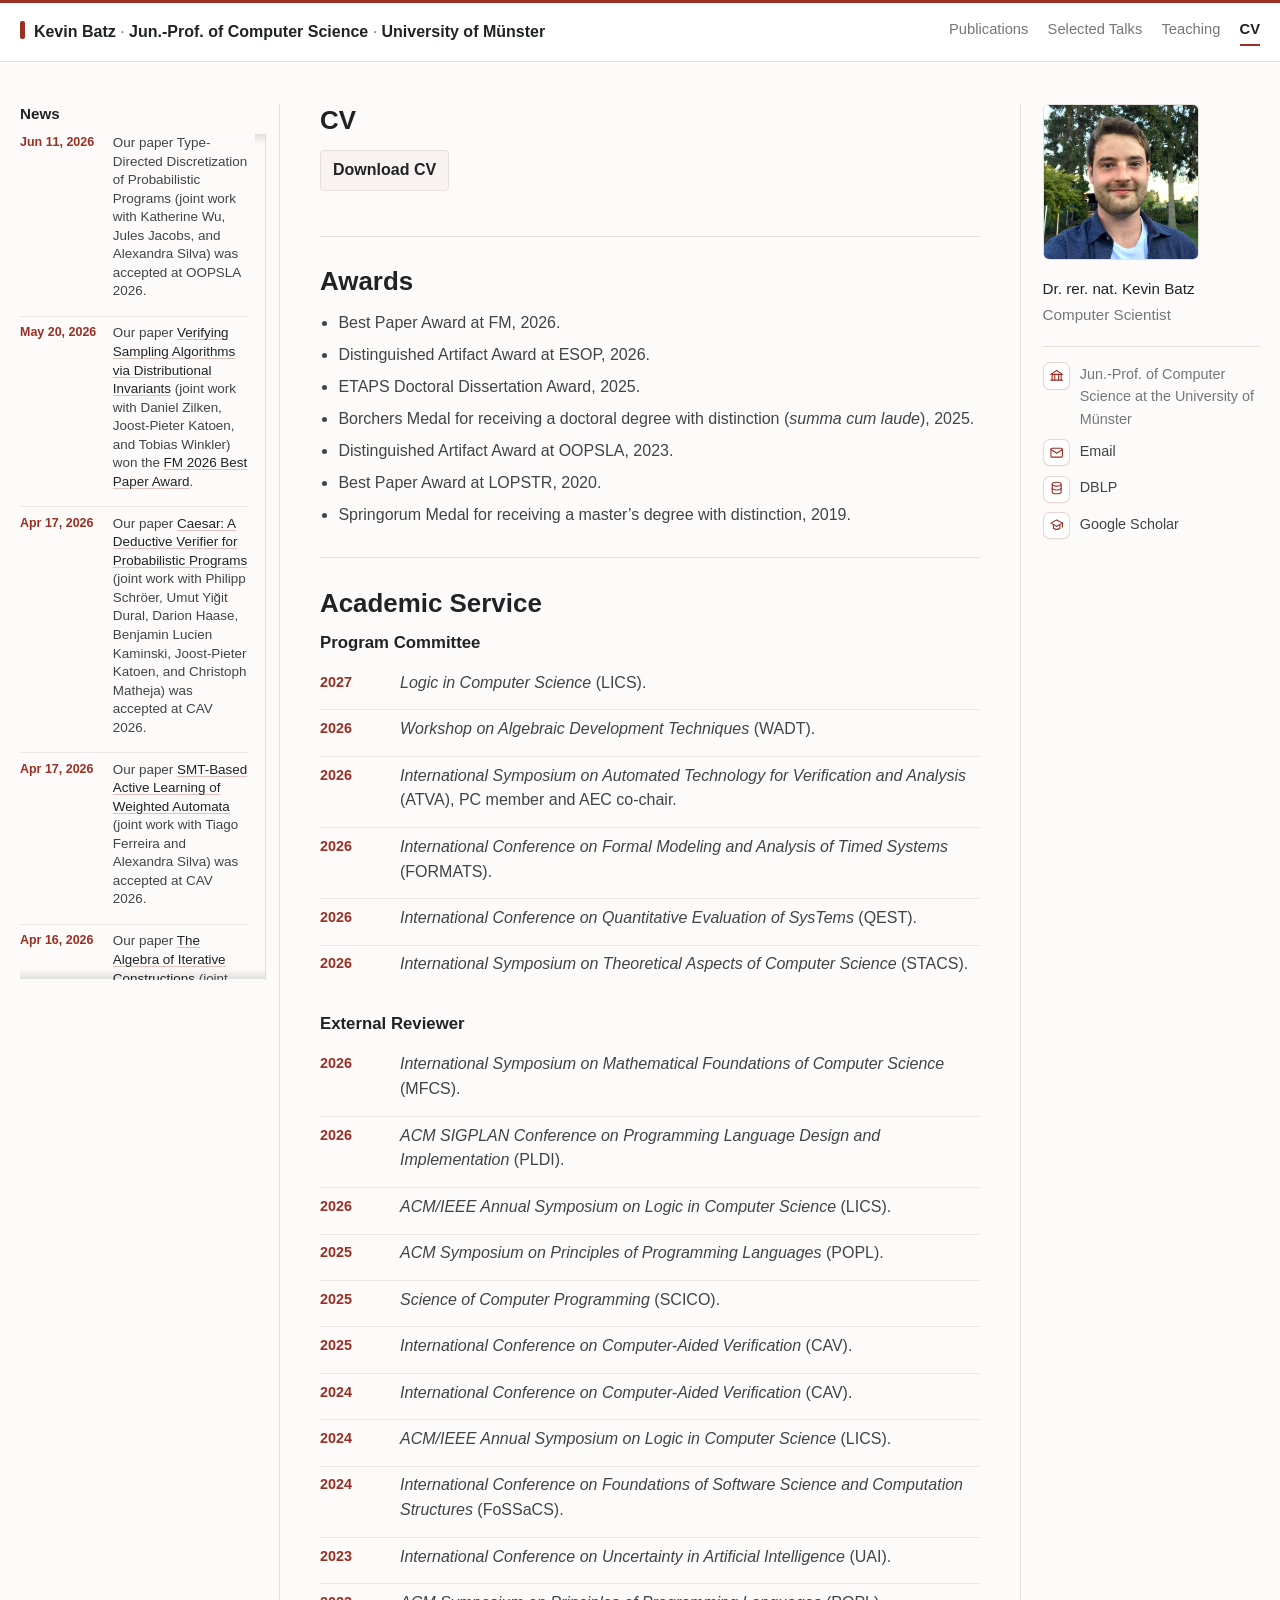
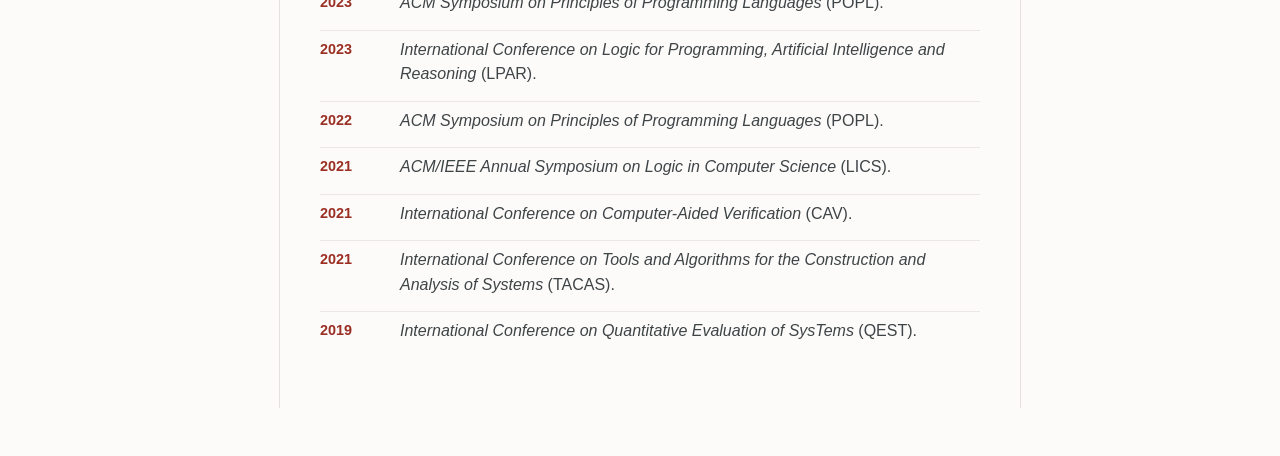
==== cv.html @ 9e9cccc5 "Update academic position to Münster" ====
<!doctype html>
<html lang="en">
  <head>
    <meta charset="utf-8">
    <meta name="viewport" content="width=device-width, initial-scale=1">
    <title>CV | Kevin Batz</title>
    <meta name="description" content="CV and academic highlights for Kevin Batz.">
    <link rel="stylesheet" href="styles.css?v=position-20260902">
  </head>
  <body>
    <a class="skip-link" href="#content">Skip to content</a>

    <header class="masthead">
      <nav class="nav" aria-label="Main navigation">
        <a class="brand" href="./">Kevin Batz <span class="title-dot" aria-hidden="true">&middot;</span> Jun.-Prof. of Computer Science <span class="title-dot" aria-hidden="true">&middot;</span> University of M&uuml;nster</a>
        <div class="nav-links">
          <a href="publications.html">Publications</a>
          <a href="talks.html">Selected Talks</a>
          <a href="teaching.html">Teaching</a>
          <a class="active" href="cv.html">CV</a>
        </div>
      </nav>
    </header>

    <div class="page">
      <aside class="news-sidebar" aria-label="News">
        <section class="news" aria-labelledby="news-heading">
            <h2 id="news-heading">News</h2>
            <ol class="news-list">
              <li><time datetime="2026-06-11">Jun 11, 2026</time><span>Our paper Type-Directed Discretization of Probabilistic Programs (joint work with Katherine Wu, Jules Jacobs, and Alexandra Silva) was accepted at OOPSLA 2026.</span></li>
              <li><time datetime="2026-05-20">May 20, 2026</time><span>Our paper <a href="https://arxiv.org/pdf/2509.06410">Verifying Sampling Algorithms via Distributional Invariants</a> (joint work with Daniel Zilken, Joost-Pieter Katoen, and Tobias Winkler) won the <a href="https://conf.researchr.org/home/fm-2026">FM 2026 Best Paper Award</a>.</span></li>
              <li><time datetime="2026-04-17">Apr 17, 2026</time><span>Our paper <a href="https://arxiv.org/pdf/2605.15827">Caesar: A Deductive Verifier for Probabilistic Programs</a> (joint work with Philipp Schr&ouml;er, Umut Yi&#287;it Dural, Darion Haase, Benjamin Lucien Kaminski, Joost-Pieter Katoen, and Christoph Matheja) was accepted at CAV 2026.</span></li>
              <li><time datetime="2026-04-17">Apr 17, 2026</time><span>Our paper <a href="https://arxiv.org/pdf/2605.07758">SMT-Based Active Learning of Weighted Automata</a> (joint work with Tiago Ferreira and Alexandra Silva) was accepted at CAV 2026.</span></li>
              <li><time datetime="2026-04-16">Apr 16, 2026</time><span>Our paper <a href="https://arxiv.org/pdf/2605.03176">The Algebra of Iterative Constructions</a> (joint work with Benjamin Lucien Kaminski, Lucas Kehrer, Gerwin Klein, Henning Urbat, and Todd Schmid) was accepted at LICS 2026.</span></li>
              <li><time datetime="2026-04-14">Apr 14, 2026</time><span>Our artifact for the paper <a href="https://arxiv.org/pdf/2601.13991">Generating Functions Meet Occupation Measures</a> (joint work with Darion Haase, Adrian Gallus, Benjamin Lucien Kaminski, Joost-Pieter Katoen, Lutz Klinkenberg, and Tobias Winkler) received an <a href="https://etaps.org/2026/past-conference">ETAPS Distinguished Artifact Award</a>.</span></li>
              <li><time datetime="2026-03-05">Mar 5, 2026</time><span>Our paper <a href="https://arxiv.org/pdf/2604.13987">Weighted NetKAT</a> (joint work with Emmanuel Su&aacute;rez Acevedo, Tiago Ferreira, Oliver B&oslash;ving, Nate Foster, and Alexandra Silva) was accepted at PLDI 2026.</span></li>
              <li><time datetime="2026-02-06">Feb 6, 2026</time><span>Our paper <a href="https://arxiv.org/pdf/2509.06410">Verifying Sampling Algorithms via Distributional Invariants</a> (joint work with Daniel Zilken, Joost-Pieter Katoen, and Tobias Winkler) was accepted at FM 2026.</span></li>
              <li><time datetime="2025-12-22">Dec 22, 2025</time><span>Our paper <a href="https://arxiv.org/pdf/2601.13991">Generating Functions Meet Occupation Measures</a> (joint work with Darion Haase, Adrian Gallus, Benjamin Lucien Kaminski, Joost-Pieter Katoen, Lutz Klinkenberg, and Tobias Winkler) was accepted at ESOP 2026.</span></li>
              <li><time datetime="2025-09-06">Sep 6, 2025</time><span>I received RWTH&rsquo;s <a href="https://www.rwth-aachen.de/cms/root/Die-RWTH/RWTH-Events/Wuerdigung-unserer-Absolvierenden-und-un/~beizxo/Borchers-Plakette/lidx/1/">Borchers Medal</a> for a doctorate with distinction.</span></li>
              <li><time datetime="2025-05-08">May 8, 2025</time><span>I received the <a href="https://www.etaps.org/awards/doctoral-dissertation/">ETAPS Doctoral Dissertation Award</a>.</span></li>
              <li><time datetime="2025-02-18">Feb 18, 2025</time><span>Our paper <a href="https://arxiv.org/pdf/2502.19388">Foundations for Deductive Verification of Continuous Probabilistic Programs</a> (joint work with Joost-Pieter Katoen, Francesca Randone, and Tobias Winkler) was accepted at OOPSLA 2025.</span></li>
              <li><time datetime="2024-12-20">Dec 20, 2024</time><span>Our paper <a href="https://arxiv.org/pdf/2501.15156">Quantifier Elimination and Craig Interpolation: The Quantitative Way</a> (joint work with Joost-Pieter Katoen and Nora Orhan) was accepted at FoSSaCS 2025.</span></li>
              <li><time datetime="2024-12-20">Dec 20, 2024</time><span>I received my doctorate from RWTH Aachen University with distinction (<em>summa cum laude</em>).</span></li>
            </ol>
          </section>
      </aside>

      <main id="content" class="content">
        <section class="section">
          <h2>CV</h2>
          <p>
            <a class="button-link" href="assets/kevin-batz-cv.pdf?v=lics-2026-20260601">Download CV</a>
          </p>
        </section>

        <section class="section">
          <h2>Awards</h2>
          <ul>
            <li>Best Paper Award at FM, 2026.</li>
            <li>Distinguished Artifact Award at ESOP, 2026.</li>
            <li>ETAPS Doctoral Dissertation Award, 2025.</li>
            <li>Borchers Medal for receiving a doctoral degree with distinction (<em>summa cum laude</em>), 2025.</li>
            <li>Distinguished Artifact Award at OOPSLA, 2023.</li>
            <li>Best Paper Award at LOPSTR, 2020.</li>
            <li>Springorum Medal for receiving a master&rsquo;s degree with distinction, 2019.</li>
          </ul>
        </section>

        <section class="section">
          <h2>Academic Service</h2>

          <h3 class="year-heading">Program Committee</h3>
          <ul class="service-list">
            <li><span class="service-year">2027</span><span><em>Logic in Computer Science</em> (LICS).</span></li>
            <li><span class="service-year">2026</span><span><em>Workshop on Algebraic Development Techniques</em> (WADT).</span></li>
            <li><span class="service-year">2026</span><span><em>International Symposium on Automated Technology for Verification and Analysis</em> (ATVA), PC member and AEC co-chair.</span></li>
            <li><span class="service-year">2026</span><span><em>International Conference on Formal Modeling and Analysis of Timed Systems</em> (FORMATS).</span></li>
            <li><span class="service-year">2026</span><span><em>International Conference on Quantitative Evaluation of SysTems</em> (QEST).</span></li>
            <li><span class="service-year">2026</span><span><em>International Symposium on Theoretical Aspects of Computer Science</em> (STACS).</span></li>
          </ul>

          <h3 class="year-heading">External Reviewer</h3>
          <ul class="service-list">
            <li><span class="service-year">2026</span><span><em>International Symposium on Mathematical Foundations of Computer Science</em> (MFCS).</span></li>
            <li><span class="service-year">2026</span><span><em>ACM SIGPLAN Conference on Programming Language Design and Implementation</em> (PLDI).</span></li>
            <li><span class="service-year">2026</span><span><em>ACM/IEEE Annual Symposium on Logic in Computer Science</em> (LICS).</span></li>
            <li><span class="service-year">2025</span><span><em>ACM Symposium on Principles of Programming Languages</em> (POPL).</span></li>
            <li><span class="service-year">2025</span><span><em>Science of Computer Programming</em> (SCICO).</span></li>
            <li><span class="service-year">2025</span><span><em>International Conference on Computer-Aided Verification</em> (CAV).</span></li>
            <li><span class="service-year">2024</span><span><em>International Conference on Computer-Aided Verification</em> (CAV).</span></li>
            <li><span class="service-year">2024</span><span><em>ACM/IEEE Annual Symposium on Logic in Computer Science</em> (LICS).</span></li>
            <li><span class="service-year">2024</span><span><em>International Conference on Foundations of Software Science and Computation Structures</em> (FoSSaCS).</span></li>
            <li><span class="service-year">2023</span><span><em>International Conference on Uncertainty in Artificial Intelligence</em> (UAI).</span></li>
            <li><span class="service-year">2023</span><span><em>ACM Symposium on Principles of Programming Languages</em> (POPL).</span></li>
            <li><span class="service-year">2023</span><span><em>International Conference on Logic for Programming, Artificial Intelligence and Reasoning</em> (LPAR).</span></li>
            <li><span class="service-year">2022</span><span><em>ACM Symposium on Principles of Programming Languages</em> (POPL).</span></li>
            <li><span class="service-year">2021</span><span><em>ACM/IEEE Annual Symposium on Logic in Computer Science</em> (LICS).</span></li>
            <li><span class="service-year">2021</span><span><em>International Conference on Computer-Aided Verification</em> (CAV).</span></li>
            <li><span class="service-year">2021</span><span><em>International Conference on Tools and Algorithms for the Construction and Analysis of Systems</em> (TACAS).</span></li>
            <li><span class="service-year">2019</span><span><em>International Conference on Quantitative Evaluation of SysTems</em> (QEST).</span></li>
          </ul>
        </section>
      </main>

      <aside class="sidebar profile-sidebar" aria-label="Profile">
        <div class="profile">
          <img class="profile-photo" src="assets/profile.jpg" alt="Kevin Batz">
          <p class="profile-name">
            Dr. rer. nat. Kevin Batz
          </p>
          <p class="bio">
            Computer Scientist
          </p>
          <ul class="profile-list">
            <li><span class="icon" aria-hidden="true"><svg viewBox="0 0 24 24"><path d="m3 10 9-6 9 6"/><path d="M4 10h16"/><path d="M5 10v9"/><path d="M9 10v9"/><path d="M15 10v9"/><path d="M19 10v9"/><path d="M3 19h18"/></svg></span><span>Jun.-Prof. of Computer Science at the University of M&uuml;nster</span></li>
            <li><a href="mailto:ksb239@cornell.edu"><span class="icon" aria-hidden="true"><svg viewBox="0 0 24 24"><rect x="3" y="5" width="18" height="14" rx="2"/><path d="m3 7 9 6 9-6"/></svg></span><span>Email</span></a></li>
            <li><a href="https://dblp.org/pid/215/5068.html"><span class="icon" aria-hidden="true"><svg viewBox="0 0 24 24"><ellipse cx="12" cy="5" rx="7" ry="3"/><path d="M5 5v6c0 1.7 3.1 3 7 3s7-1.3 7-3V5"/><path d="M5 11v6c0 1.7 3.1 3 7 3s7-1.3 7-3v-6"/></svg></span><span>DBLP</span></a></li>
            <li><a href="https://scholar.google.de/citations?user=6F5KEN4AAAAJ&amp;hl=en"><span class="icon" aria-hidden="true"><svg viewBox="0 0 24 24"><path d="m3 8 9-5 9 5-9 5-9-5Z"/><path d="M7 11v5c1.5 1.2 3.2 1.8 5 1.8s3.5-.6 5-1.8v-5"/><path d="M21 8v6"/></svg></span><span>Google Scholar</span></a></li>
          </ul>
        </div>
      </aside>
    </div>

  </body>
</html>
---- styles.css ----
:root {
  --text: #3f4447;
  --heading: #1f2325;
  --muted: #73777a;
  --border: #e6e0dc;
  --link: #9b2f24;
  --bg: #fcfbfa;
  --panel: #ffffff;
  --soft: #f8f3f1;
  --max: 1360px;
}

* {
  box-sizing: border-box;
}

html {
  scroll-behavior: smooth;
}

body {
  margin: 0;
  background: var(--bg);
  color: var(--text);
  font-family: -apple-system, BlinkMacSystemFont, "Segoe UI", Roboto, Helvetica, Arial, sans-serif;
  font-size: 16px;
  line-height: 1.55;
}

a {
  color: var(--link);
  text-decoration: none;
}

a:hover {
  text-decoration: underline;
}

.skip-link {
  position: absolute;
  left: 1rem;
  top: 1rem;
  transform: translateY(-150%);
  background: var(--heading);
  color: #fff;
  padding: 0.5rem 0.75rem;
}

.skip-link:focus {
  transform: translateY(0);
}

.masthead {
  border-top: 3px solid var(--link);
  border-bottom: 1px solid var(--border);
  background: var(--panel);
}

.nav {
  display: flex;
  align-items: center;
  justify-content: space-between;
  max-width: var(--max);
  margin: 0 auto;
  padding: 0.95rem 1.25rem;
  gap: 1rem;
}

.brand {
  display: inline-block;
  color: var(--heading);
  font-weight: 700;
}

.brand::before {
  content: "";
  display: inline-block;
  width: 0.32rem;
  height: 1.12rem;
  margin-right: 0.55rem;
  border-radius: 2px;
  background: var(--link);
  vertical-align: -0.16rem;
}

.title-dot {
  color: var(--muted);
  font-weight: 500;
}

.nav-links {
  display: flex;
  flex-wrap: wrap;
  gap: 1.2rem;
  font-size: 0.92rem;
}

.nav-links a {
  padding-bottom: 0.18rem;
  border-bottom: 2px solid transparent;
  color: var(--muted);
}

.nav-links a:hover,
.nav-links a.active {
  color: var(--heading);
  text-decoration: none;
}

.nav-links a.active {
  border-bottom-color: var(--link);
  font-weight: 700;
}

.page {
  display: grid;
  grid-template-columns: minmax(235px, 260px) minmax(0, 1fr) 240px;
  gap: 2.5rem;
  max-width: var(--max);
  margin: 0 auto;
  padding: 2.6rem 1.25rem 3rem;
}

.sidebar {
  min-width: 0;
}

.news-sidebar {
  grid-column: 1;
  grid-row: 1;
  min-width: 0;
  padding-right: 1.35rem;
  border-right: 1px solid var(--border);
}

.profile-sidebar {
  grid-column: 3;
  grid-row: 1;
  padding-left: 1.35rem;
  border-left: 1px solid var(--border);
}

.profile {
  position: sticky;
  top: 1.5rem;
}

.profile-photo {
  display: block;
  width: 156px;
  height: 156px;
  margin: 0 0 1.2rem;
  border: 1px solid var(--border);
  border-radius: 6px;
  object-fit: cover;
}

h1,
h2,
p {
  margin-top: 0;
}

h1 {
  margin-bottom: 0.45rem;
  color: var(--heading);
  font-size: 1.34rem;
  line-height: 1.2;
}

.bio {
  margin-bottom: 1.25rem;
  color: var(--muted);
  font-size: 0.95rem;
}

.profile-name {
  margin-bottom: 0.2rem;
  color: var(--heading);
  font-size: 0.95rem;
  line-height: 1.35;
}

.profile-list {
  margin: 0;
  padding: 1rem 0 0;
  border-top: 1px solid var(--border);
  color: var(--muted);
  font-size: 0.9rem;
  list-style: none;
}

.profile-list li,
.profile-list a {
  display: flex;
  align-items: flex-start;
  gap: 0.62rem;
}

.profile-list li + li {
  margin-top: 0.62rem;
}

.profile-list a {
  width: fit-content;
  color: var(--text);
}

.profile-list a:hover {
  color: var(--link);
  text-decoration: none;
}

.profile-list a:hover .icon {
  border-color: var(--link);
  color: var(--link);
  background: #fff;
  box-shadow: 0 2px 8px rgba(155, 47, 36, 0.12);
}

.profile-list a:hover span:last-child {
  text-decoration: underline;
  text-decoration-thickness: 1px;
  text-underline-offset: 0.18em;
}

.news {
  margin-top: 1.35rem;
  padding-top: 1rem;
  border-top: 1px solid var(--border);
}

.news-sidebar .news {
  position: sticky;
  top: 1.5rem;
  display: flex;
  flex-direction: column;
  height: calc(100vh - 1.5rem);
  height: calc(100dvh - 1.5rem);
  margin-top: 0;
  padding-top: 0;
  border-top: 0;
}

.news h2 {
  margin-bottom: 0.72rem;
  color: var(--heading);
  font-size: 0.95rem;
  line-height: 1.25;
}

.news-list {
  margin: 0;
  padding: 0;
  font-size: 0.84rem;
  line-height: 1.38;
  list-style: none;
}

.news-sidebar .news-list {
  overflow-y: auto;
  flex: 1 1 auto;
  min-height: 0;
  margin-right: -0.55rem;
  padding-right: 0.45rem;
  border-right: 1px solid rgba(155, 47, 36, 0.16);
  background:
    linear-gradient(var(--bg) 30%, rgba(252, 251, 250, 0)),
    linear-gradient(rgba(252, 251, 250, 0), var(--bg) 70%) 0 100%,
    linear-gradient(rgba(31, 35, 37, 0.12), rgba(31, 35, 37, 0)),
    linear-gradient(rgba(31, 35, 37, 0), rgba(31, 35, 37, 0.13)) 0 100%;
  background-attachment: local, local, scroll, scroll;
  background-repeat: no-repeat;
  background-size: 100% 1.15rem, 100% 1.15rem, 100% 0.65rem, 100% 0.65rem;
  scrollbar-color: rgba(155, 47, 36, 0.58) rgba(155, 47, 36, 0.08);
  scrollbar-gutter: stable;
  scrollbar-width: thin;
}

.news-sidebar .news-list::-webkit-scrollbar {
  width: 0.48rem;
}

.news-sidebar .news-list::-webkit-scrollbar-track {
  background: rgba(155, 47, 36, 0.08);
  border-radius: 999px;
}

.news-sidebar .news-list::-webkit-scrollbar-thumb {
  border-radius: 999px;
  background: rgba(155, 47, 36, 0.55);
}

.news-sidebar .news-list::-webkit-scrollbar-thumb:hover {
  background: rgba(155, 47, 36, 0.72);
}

.news-list li {
  display: grid;
  grid-template-columns: 5.25rem minmax(0, 1fr);
  gap: 0.55rem;
  padding: 0.48rem 0;
  border-top: 1px solid rgba(230, 224, 220, 0.72);
}

.news-list li:first-child {
  padding-top: 0;
  border-top: 0;
}

.news-list time {
  color: var(--link);
  font-size: 0.78rem;
  font-weight: 700;
  line-height: 1.35;
}

.news-list span {
  color: var(--text);
}

.news-list a {
  color: var(--heading);
  text-decoration: underline;
  text-decoration-color: rgba(155, 47, 36, 0.28);
  text-decoration-thickness: 1px;
  text-underline-offset: 0.18em;
}

.news-list a:hover {
  color: var(--link);
  text-decoration-color: currentColor;
}

.icon {
  display: inline-flex;
  flex: 0 0 auto;
  align-items: center;
  justify-content: center;
  width: 1.7rem;
  height: 1.7rem;
  margin-top: -0.05rem;
  border: 1px solid rgba(155, 47, 36, 0.2);
  border-radius: 7px;
  background: #fff;
  color: var(--link);
  box-shadow: 0 1px 0 rgba(31, 35, 37, 0.04);
}

.icon svg {
  width: 0.96rem;
  height: 0.96rem;
  fill: none;
  stroke: currentColor;
  stroke-width: 1.75;
  stroke-linecap: round;
  stroke-linejoin: round;
}

.content {
  grid-column: 2;
  grid-row: 1;
  max-width: 760px;
  min-width: 0;
}

.section {
  padding-bottom: 1.8rem;
  margin-bottom: 1.8rem;
  border-bottom: 1px solid var(--border);
}

.section:last-child {
  border-bottom: 0;
}

h2 {
  margin-bottom: 0.85rem;
  color: var(--heading);
  font-size: 1.62rem;
  line-height: 1.25;
}

.year-heading {
  margin: 1.9rem 0 0.65rem;
  color: var(--heading);
  font-size: 1.05rem;
  line-height: 1.25;
}

h2 + .year-heading {
  margin-top: 0.6rem;
}

p {
  margin-bottom: 1rem;
}

ul {
  margin: 0;
  padding-left: 1.15rem;
}

li + li {
  margin-top: 0.45rem;
}

.paper-list {
  padding-left: 0;
  list-style: none;
}

.paper-list li {
  padding: 0.9rem 0 0.9rem 0.95rem;
  border-left: 2px solid var(--border);
  border-top: 0;
}

.paper-list li:first-child {
  padding-top: 0;
}

.paper-list li:hover {
  border-left-color: var(--link);
}

.paper-title {
  display: block;
  margin-bottom: 0.15rem;
  color: var(--heading);
  font-weight: 700;
}

a.paper-title {
  color: var(--link);
  text-decoration: underline;
  text-decoration-color: rgba(155, 47, 36, 0.35);
  text-decoration-thickness: 1px;
  text-underline-offset: 0.18em;
}

a.paper-title:hover {
  color: var(--link);
  text-decoration-color: currentColor;
}

.paper-authors,
.paper-meta {
  display: block;
  color: var(--muted);
  font-size: 0.94rem;
}

.paper-links {
  display: flex;
  flex-wrap: wrap;
  gap: 0.35rem;
  margin-top: 0.35rem;
  font-size: 0.9rem;
  font-weight: 700;
}

.paper-links a {
  display: inline-flex;
  align-items: center;
  gap: 0.28rem;
  min-height: 1.55rem;
  padding: 0.08rem 0.5rem;
  border: 1px solid rgba(155, 47, 36, 0.28);
  border-radius: 999px;
  background: var(--soft);
  color: var(--link);
  line-height: 1.2;
}

.paper-links a::before {
  content: "";
  width: 0.78rem;
  height: 0.78rem;
  background: currentColor;
  mask: url("data:image/svg+xml,%3Csvg xmlns='http://www.w3.org/2000/svg' viewBox='0 0 24 24' fill='none' stroke='black' stroke-width='2' stroke-linecap='round' stroke-linejoin='round'%3E%3Cpath d='M10 13a5 5 0 0 0 7.54.54l3-3a5 5 0 0 0-7.07-7.07l-1.72 1.71'/%3E%3Cpath d='M14 11a5 5 0 0 0-7.54-.54l-3 3a5 5 0 0 0 7.07 7.07l1.71-1.71'/%3E%3C/svg%3E") center / contain no-repeat;
}

.paper-links a:hover {
  border-color: var(--link);
  background: #fff;
  text-decoration: none;
}

.service-list {
  padding-left: 0;
  list-style: none;
}

.service-list li {
  display: grid;
  grid-template-columns: 4.2rem minmax(0, 1fr);
  gap: 0.8rem;
  padding: 0.42rem 0;
  border-top: 1px solid rgba(230, 224, 220, 0.75);
}

.service-list li:first-child {
  border-top: 0;
}

.service-year {
  color: var(--link);
  font-size: 0.9rem;
  font-weight: 700;
}

.talk-list .paper-meta {
  margin-top: 0.1rem;
}

.more-link {
  margin-top: 0.8rem;
  color: var(--muted);
}

.button-link {
  display: inline-flex;
  align-items: center;
  min-height: 2.35rem;
  padding: 0.45rem 0.75rem;
  border: 1px solid var(--border);
  border-radius: 4px;
  background: var(--soft);
  color: var(--heading);
  font-weight: 700;
}

.button-link:hover {
  border-color: var(--link);
  color: var(--link);
  text-decoration: none;
}

.footer {
  max-width: var(--max);
  margin: 0 auto;
  padding: 0 1.25rem 2.2rem;
  color: var(--muted);
  font-size: 0.85rem;
}

@media (max-width: 780px) {
  .nav {
    align-items: flex-start;
    flex-direction: column;
    gap: 0.55rem;
  }

  .nav-links {
    gap: 0.85rem;
  }

  .page {
    display: flex;
    flex-direction: column;
    padding-top: 1.7rem;
  }

  .profile {
    position: static;
  }

  .profile-sidebar {
    order: 1;
    padding: 0 0 1.7rem;
    border-left: 0;
    border-bottom: 1px solid var(--border);
  }

  .news-sidebar {
    order: 2;
    padding: 1.7rem 0;
    border-right: 0;
    border-bottom: 1px solid var(--border);
  }

  .news-sidebar .news {
    position: static;
    height: min(32rem, calc(100vh - 3.4rem));
    height: min(32rem, calc(100dvh - 3.4rem));
  }

  .profile-photo {
    width: 118px;
    height: 118px;
    border-radius: 6px;
  }

  .content {
    order: 3;
    max-width: none;
  }
}
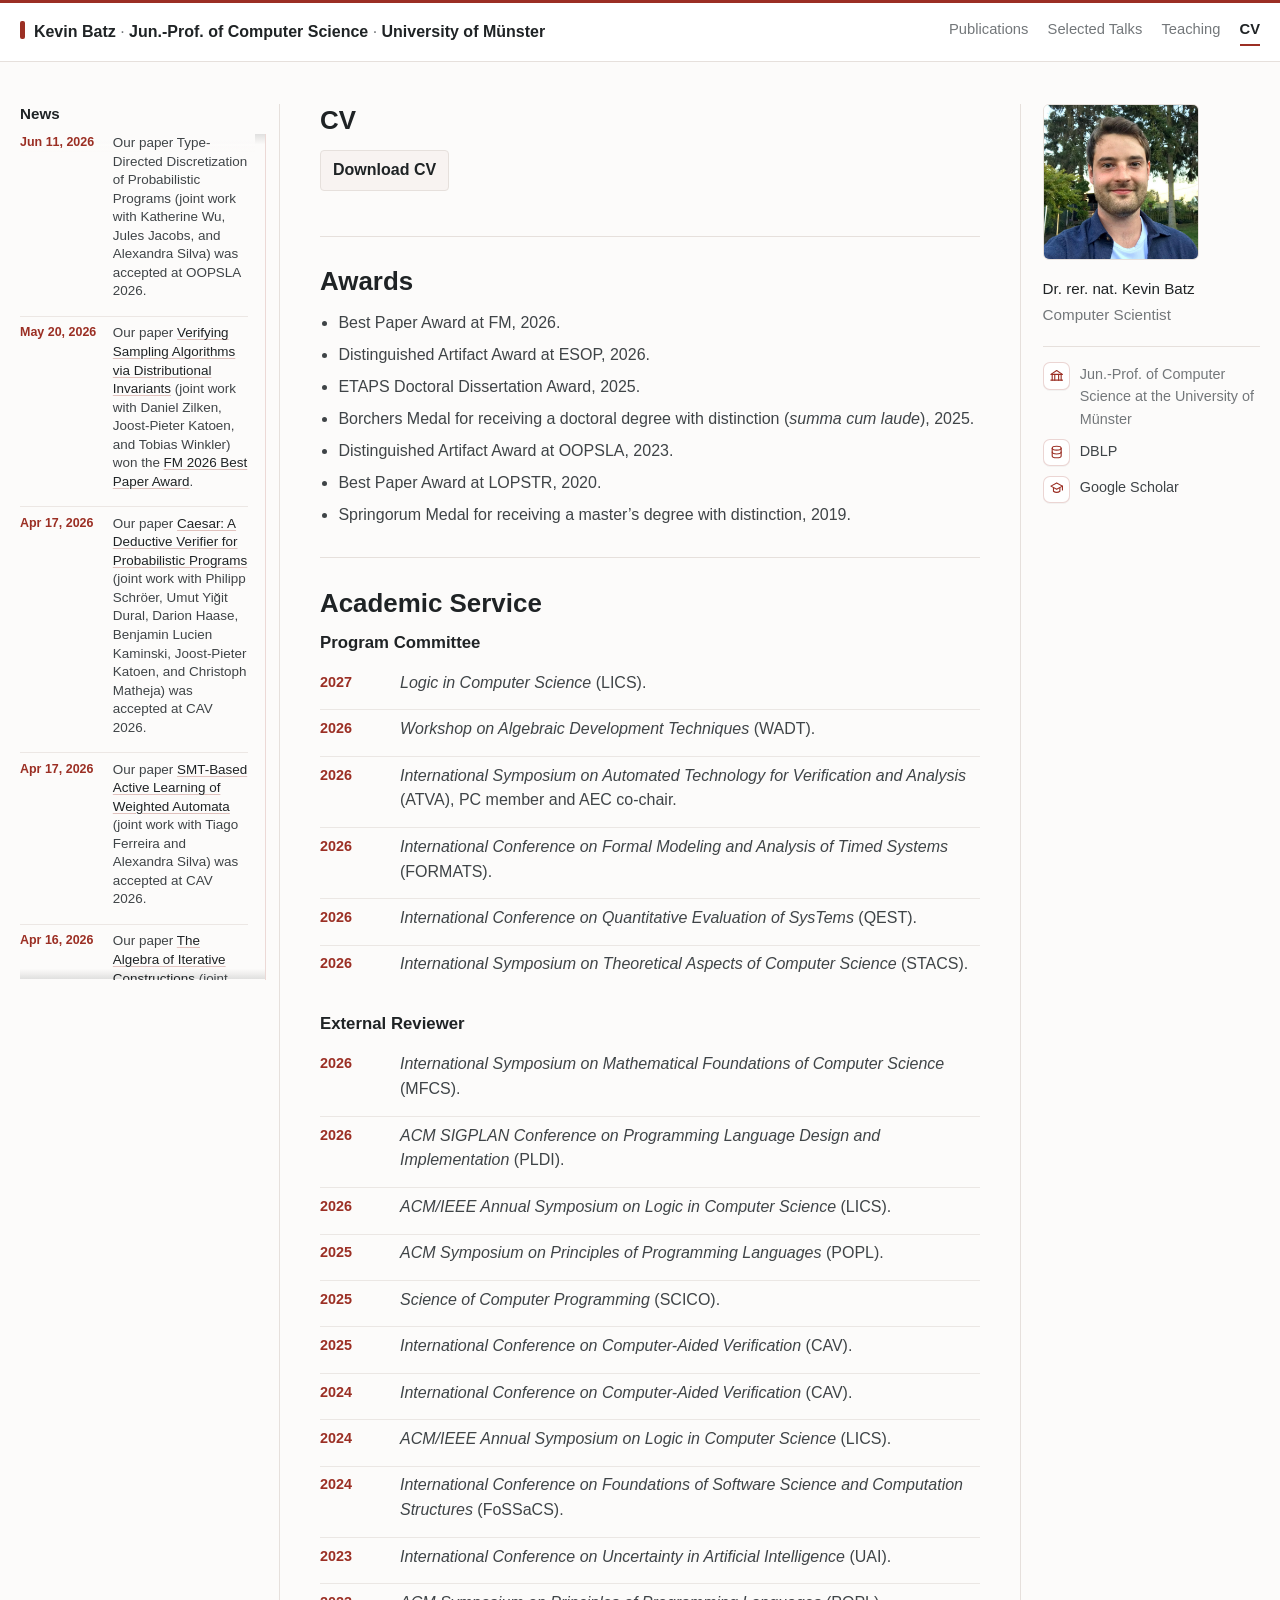
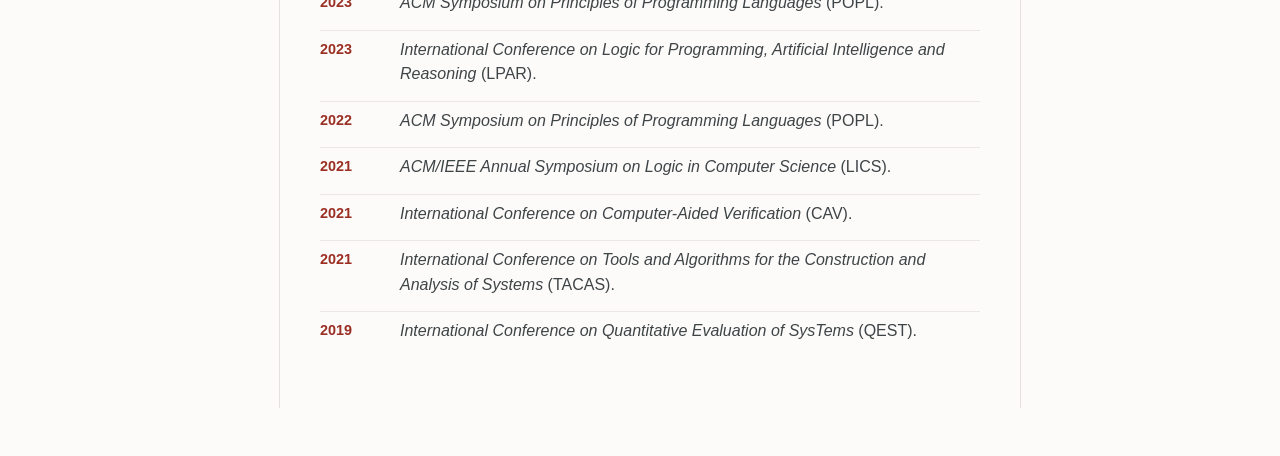
==== commit 51e23b11: "Remove email links from profile" ====
--- a/cv.html
+++ b/cv.html
@@ -113,7 +113,6 @@
           </p>
           <ul class="profile-list">
             <li><span class="icon" aria-hidden="true"><svg viewBox="0 0 24 24"><path d="m3 10 9-6 9 6"/><path d="M4 10h16"/><path d="M5 10v9"/><path d="M9 10v9"/><path d="M15 10v9"/><path d="M19 10v9"/><path d="M3 19h18"/></svg></span><span>Jun.-Prof. of Computer Science at the University of M&uuml;nster</span></li>
-            <li><a href="mailto:ksb239@cornell.edu"><span class="icon" aria-hidden="true"><svg viewBox="0 0 24 24"><rect x="3" y="5" width="18" height="14" rx="2"/><path d="m3 7 9 6 9-6"/></svg></span><span>Email</span></a></li>
             <li><a href="https://dblp.org/pid/215/5068.html"><span class="icon" aria-hidden="true"><svg viewBox="0 0 24 24"><ellipse cx="12" cy="5" rx="7" ry="3"/><path d="M5 5v6c0 1.7 3.1 3 7 3s7-1.3 7-3V5"/><path d="M5 11v6c0 1.7 3.1 3 7 3s7-1.3 7-3v-6"/></svg></span><span>DBLP</span></a></li>
             <li><a href="https://scholar.google.de/citations?user=6F5KEN4AAAAJ&amp;hl=en"><span class="icon" aria-hidden="true"><svg viewBox="0 0 24 24"><path d="m3 8 9-5 9 5-9 5-9-5Z"/><path d="M7 11v5c1.5 1.2 3.2 1.8 5 1.8s3.5-.6 5-1.8v-5"/><path d="M21 8v6"/></svg></span><span>Google Scholar</span></a></li>
           </ul>
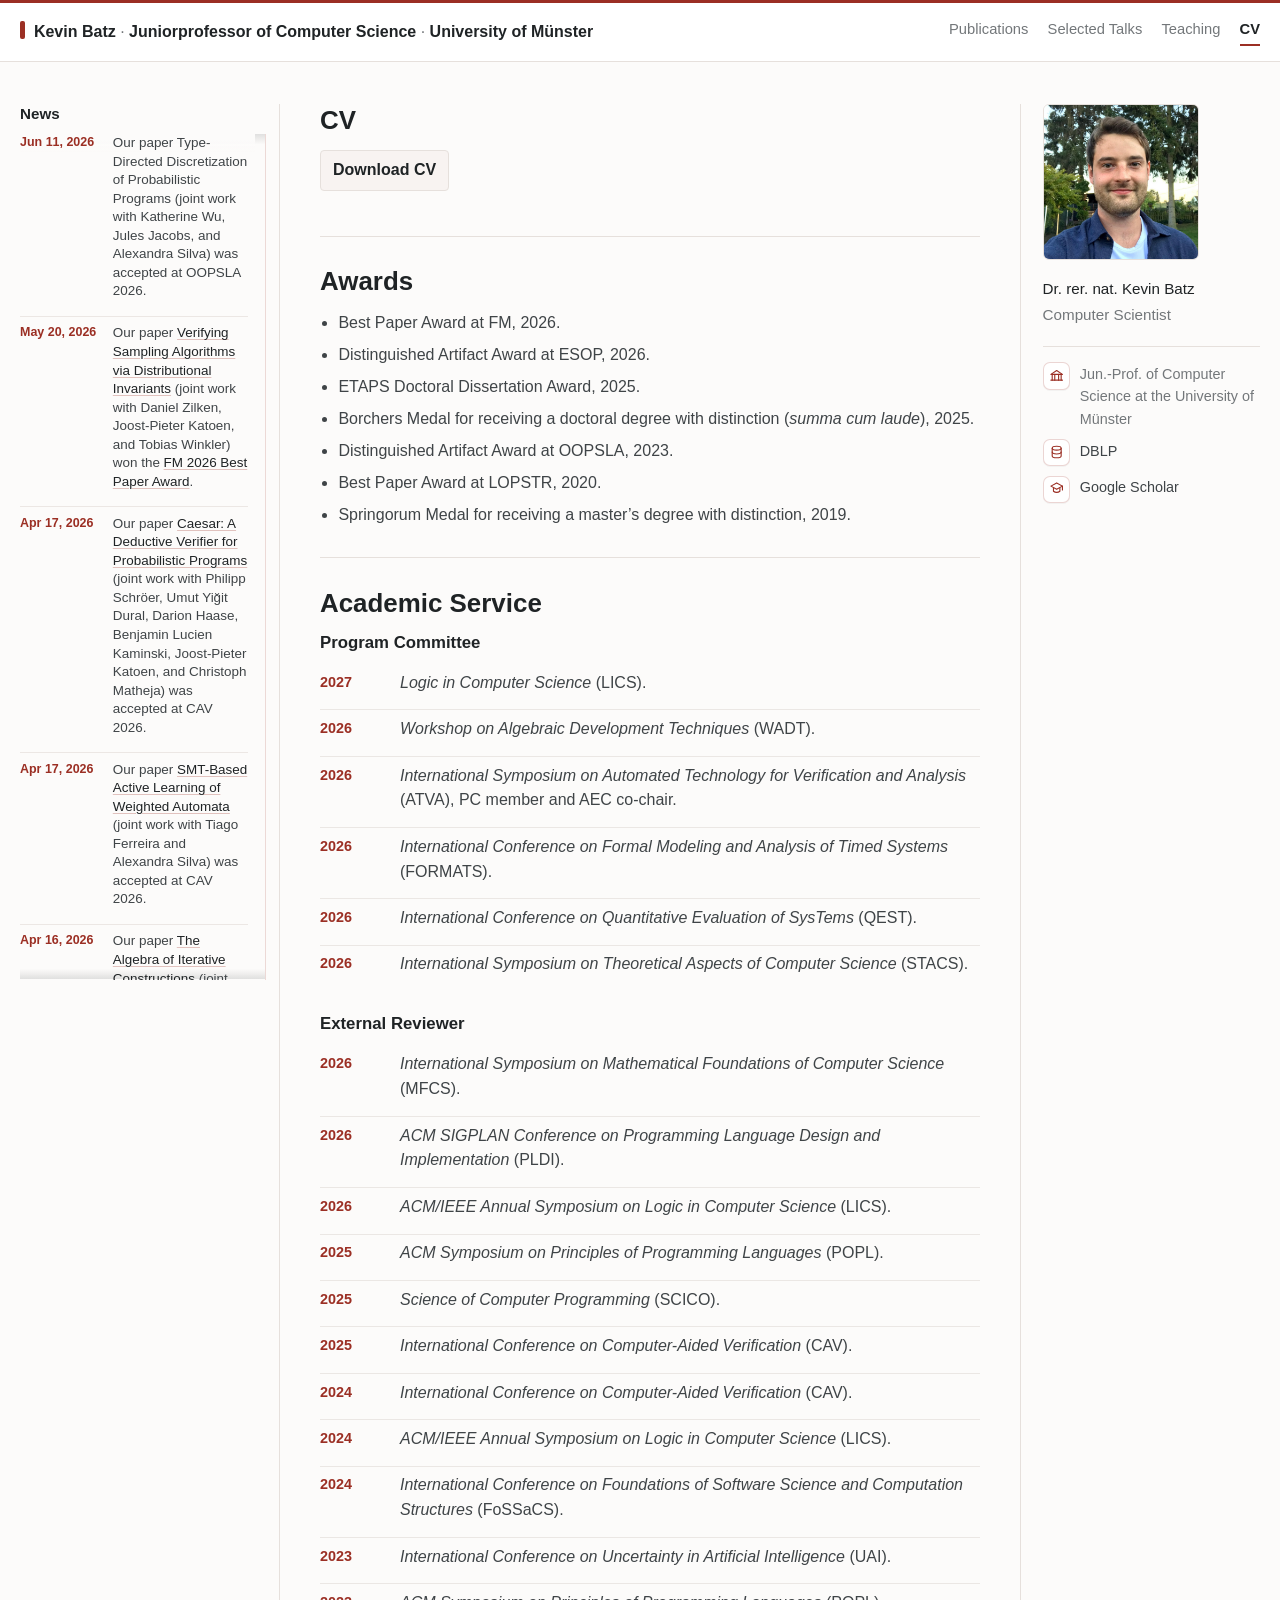
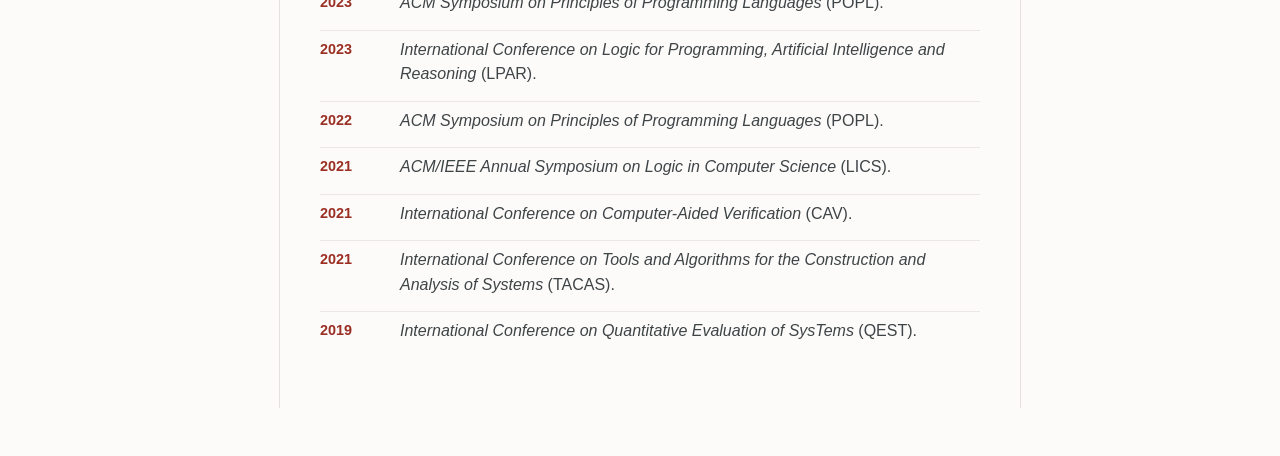
==== commit d89ca614: "Expand Juniorprofessor in site heading" ====
--- a/cv.html
+++ b/cv.html
@@ -12,7 +12,7 @@
 
     <header class="masthead">
       <nav class="nav" aria-label="Main navigation">
-        <a class="brand" href="./">Kevin Batz <span class="title-dot" aria-hidden="true">&middot;</span> Jun.-Prof. of Computer Science <span class="title-dot" aria-hidden="true">&middot;</span> University of M&uuml;nster</a>
+        <a class="brand" href="./">Kevin Batz <span class="title-dot" aria-hidden="true">&middot;</span> Juniorprofessor of Computer Science <span class="title-dot" aria-hidden="true">&middot;</span> University of M&uuml;nster</a>
         <div class="nav-links">
           <a href="publications.html">Publications</a>
           <a href="talks.html">Selected Talks</a>
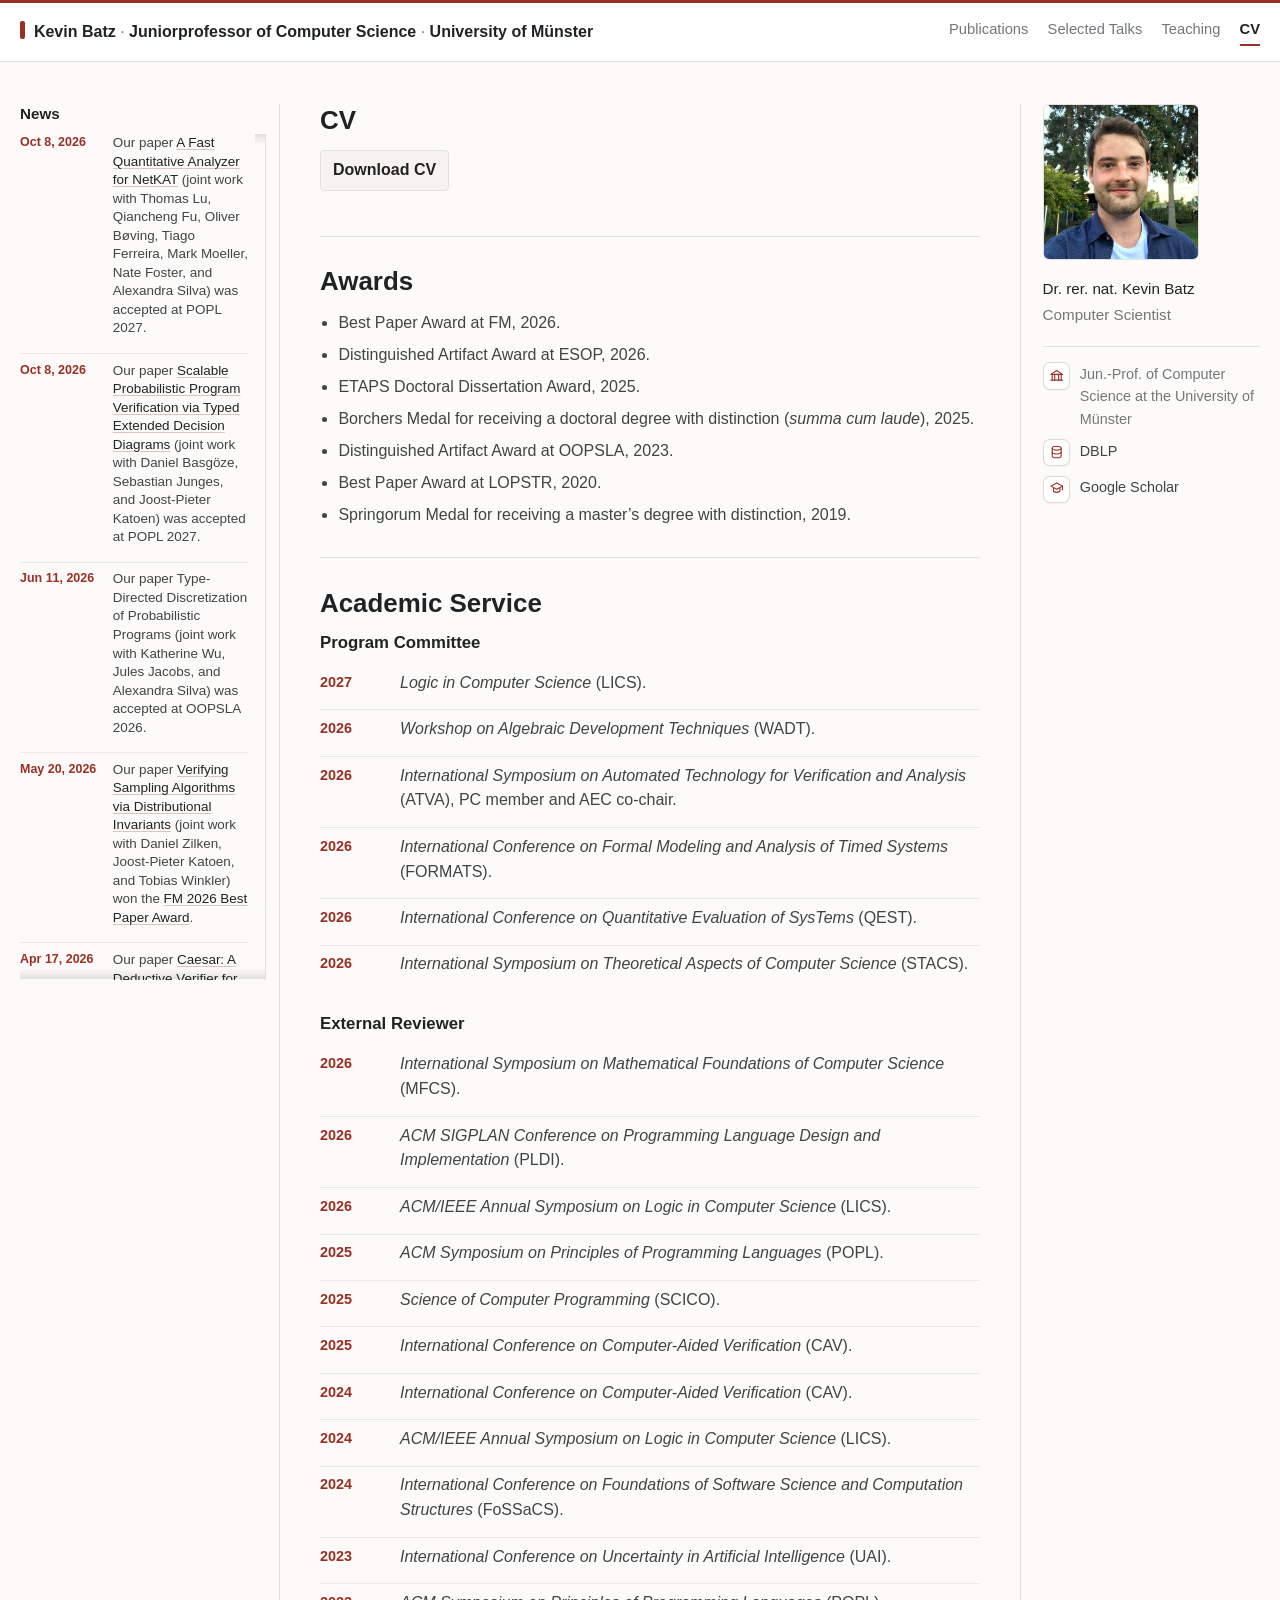
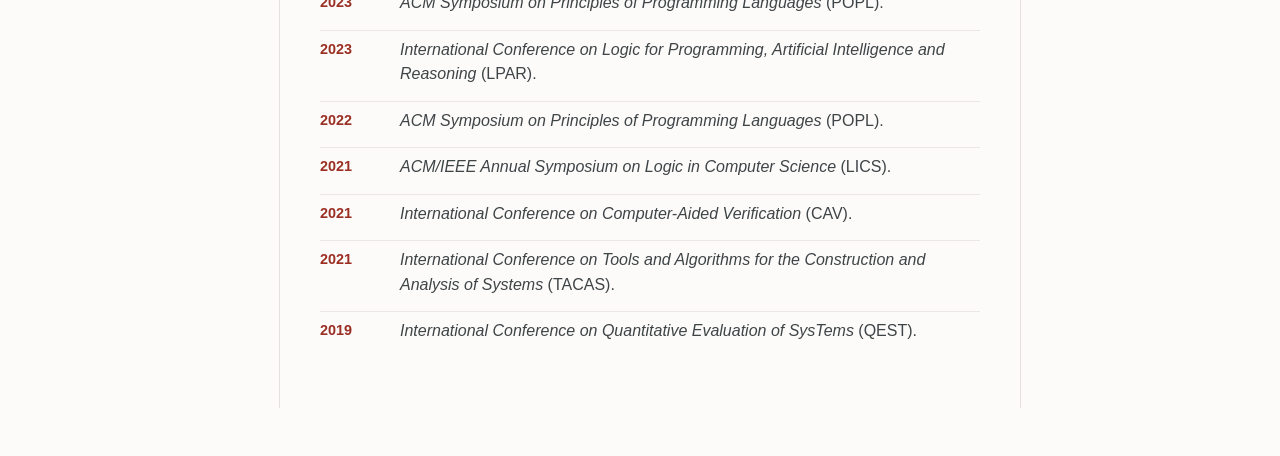
==== commit 06d2abaa: "Announce POPL 2027 papers and update publication status" ====
--- a/cv.html
+++ b/cv.html
@@ -27,6 +27,8 @@
         <section class="news" aria-labelledby="news-heading">
             <h2 id="news-heading">News</h2>
             <ol class="news-list">
+              <li><time datetime="2026-10-08">Oct 8, 2026</time><span>Our paper <a href="https://arxiv.org/pdf/2607.14420">A Fast Quantitative Analyzer for NetKAT</a> (joint work with Thomas Lu, Qiancheng Fu, Oliver B&oslash;ving, Tiago Ferreira, Mark Moeller, Nate Foster, and Alexandra Silva) was accepted at POPL 2027.</span></li>
+              <li><time datetime="2026-10-08">Oct 8, 2026</time><span>Our paper <a href="https://arxiv.org/pdf/2606.15043">Scalable Probabilistic Program Verification via Typed Extended Decision Diagrams</a> (joint work with Daniel Basg&ouml;ze, Sebastian Junges, and Joost-Pieter Katoen) was accepted at POPL 2027.</span></li>
               <li><time datetime="2026-06-11">Jun 11, 2026</time><span>Our paper Type-Directed Discretization of Probabilistic Programs (joint work with Katherine Wu, Jules Jacobs, and Alexandra Silva) was accepted at OOPSLA 2026.</span></li>
               <li><time datetime="2026-05-20">May 20, 2026</time><span>Our paper <a href="https://arxiv.org/pdf/2509.06410">Verifying Sampling Algorithms via Distributional Invariants</a> (joint work with Daniel Zilken, Joost-Pieter Katoen, and Tobias Winkler) won the <a href="https://conf.researchr.org/home/fm-2026">FM 2026 Best Paper Award</a>.</span></li>
               <li><time datetime="2026-04-17">Apr 17, 2026</time><span>Our paper <a href="https://arxiv.org/pdf/2605.15827">Caesar: A Deductive Verifier for Probabilistic Programs</a> (joint work with Philipp Schr&ouml;er, Umut Yi&#287;it Dural, Darion Haase, Benjamin Lucien Kaminski, Joost-Pieter Katoen, and Christoph Matheja) was accepted at CAV 2026.</span></li>
@@ -49,7 +51,7 @@
         <section class="section">
           <h2>CV</h2>
           <p>
-            <a class="button-link" href="assets/kevin-batz-cv.pdf?v=lics-2026-20260601">Download CV</a>
+            <a class="button-link" href="assets/kevin-batz-cv.pdf?v=publications-20260906">Download CV</a>
           </p>
         </section>
 
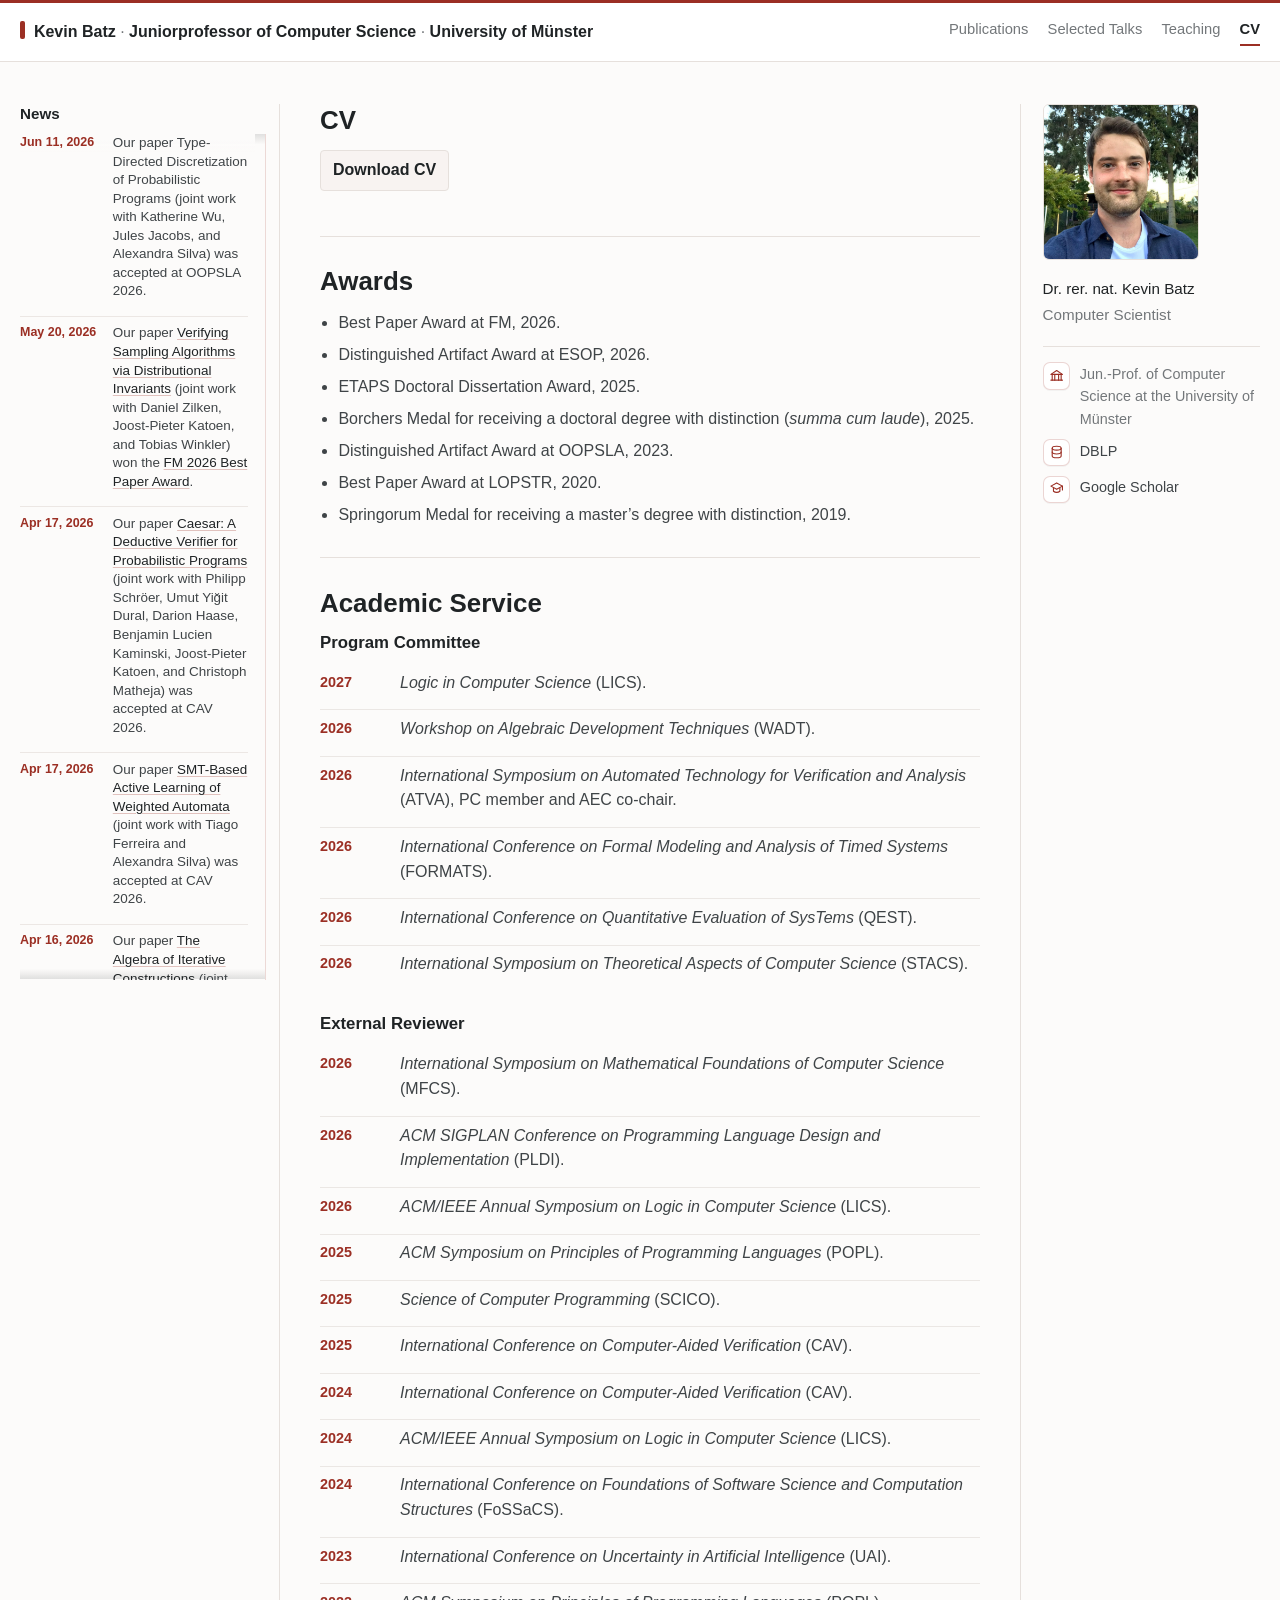
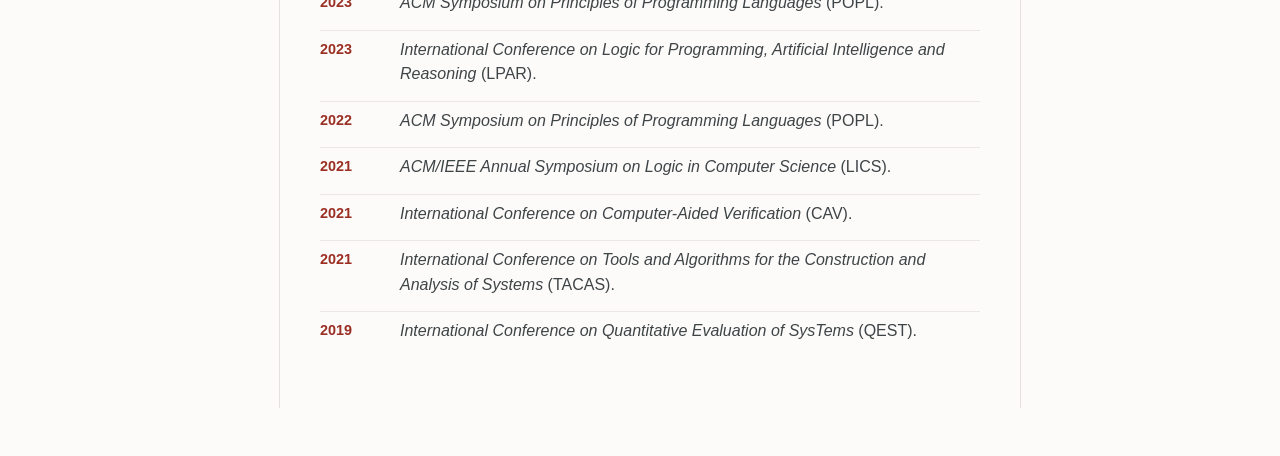
==== commit 862469e0: "Revert website and CV updates from this session" ====
--- a/cv.html
+++ b/cv.html
@@ -27,8 +27,6 @@
         <section class="news" aria-labelledby="news-heading">
             <h2 id="news-heading">News</h2>
             <ol class="news-list">
-              <li><time datetime="2026-10-08">Oct 8, 2026</time><span>Our paper <a href="https://arxiv.org/pdf/2607.14420">A Fast Quantitative Analyzer for NetKAT</a> (joint work with Thomas Lu, Qiancheng Fu, Oliver B&oslash;ving, Tiago Ferreira, Mark Moeller, Nate Foster, and Alexandra Silva) was accepted at POPL 2027.</span></li>
-              <li><time datetime="2026-10-08">Oct 8, 2026</time><span>Our paper <a href="https://arxiv.org/pdf/2606.15043">Scalable Probabilistic Program Verification via Typed Extended Decision Diagrams</a> (joint work with Daniel Basg&ouml;ze, Sebastian Junges, and Joost-Pieter Katoen) was accepted at POPL 2027.</span></li>
               <li><time datetime="2026-06-11">Jun 11, 2026</time><span>Our paper Type-Directed Discretization of Probabilistic Programs (joint work with Katherine Wu, Jules Jacobs, and Alexandra Silva) was accepted at OOPSLA 2026.</span></li>
               <li><time datetime="2026-05-20">May 20, 2026</time><span>Our paper <a href="https://arxiv.org/pdf/2509.06410">Verifying Sampling Algorithms via Distributional Invariants</a> (joint work with Daniel Zilken, Joost-Pieter Katoen, and Tobias Winkler) won the <a href="https://conf.researchr.org/home/fm-2026">FM 2026 Best Paper Award</a>.</span></li>
               <li><time datetime="2026-04-17">Apr 17, 2026</time><span>Our paper <a href="https://arxiv.org/pdf/2605.15827">Caesar: A Deductive Verifier for Probabilistic Programs</a> (joint work with Philipp Schr&ouml;er, Umut Yi&#287;it Dural, Darion Haase, Benjamin Lucien Kaminski, Joost-Pieter Katoen, and Christoph Matheja) was accepted at CAV 2026.</span></li>
